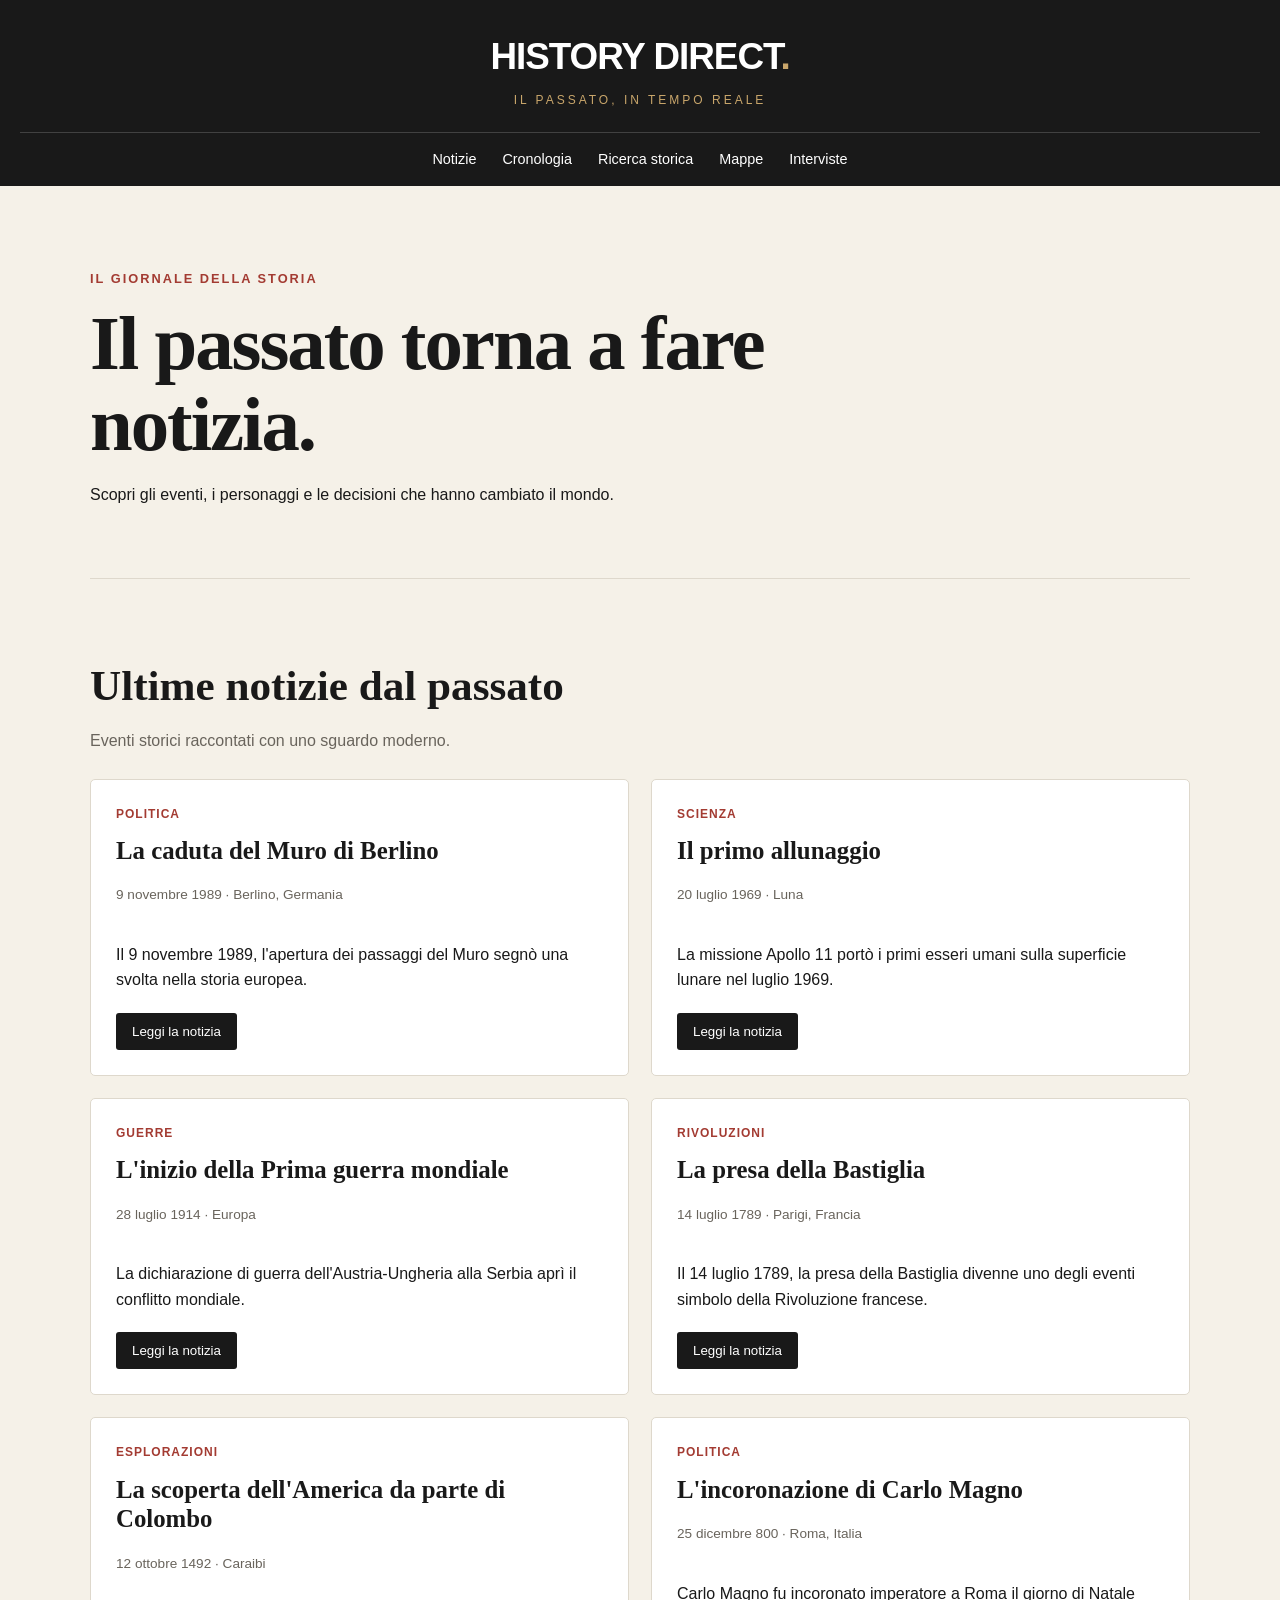
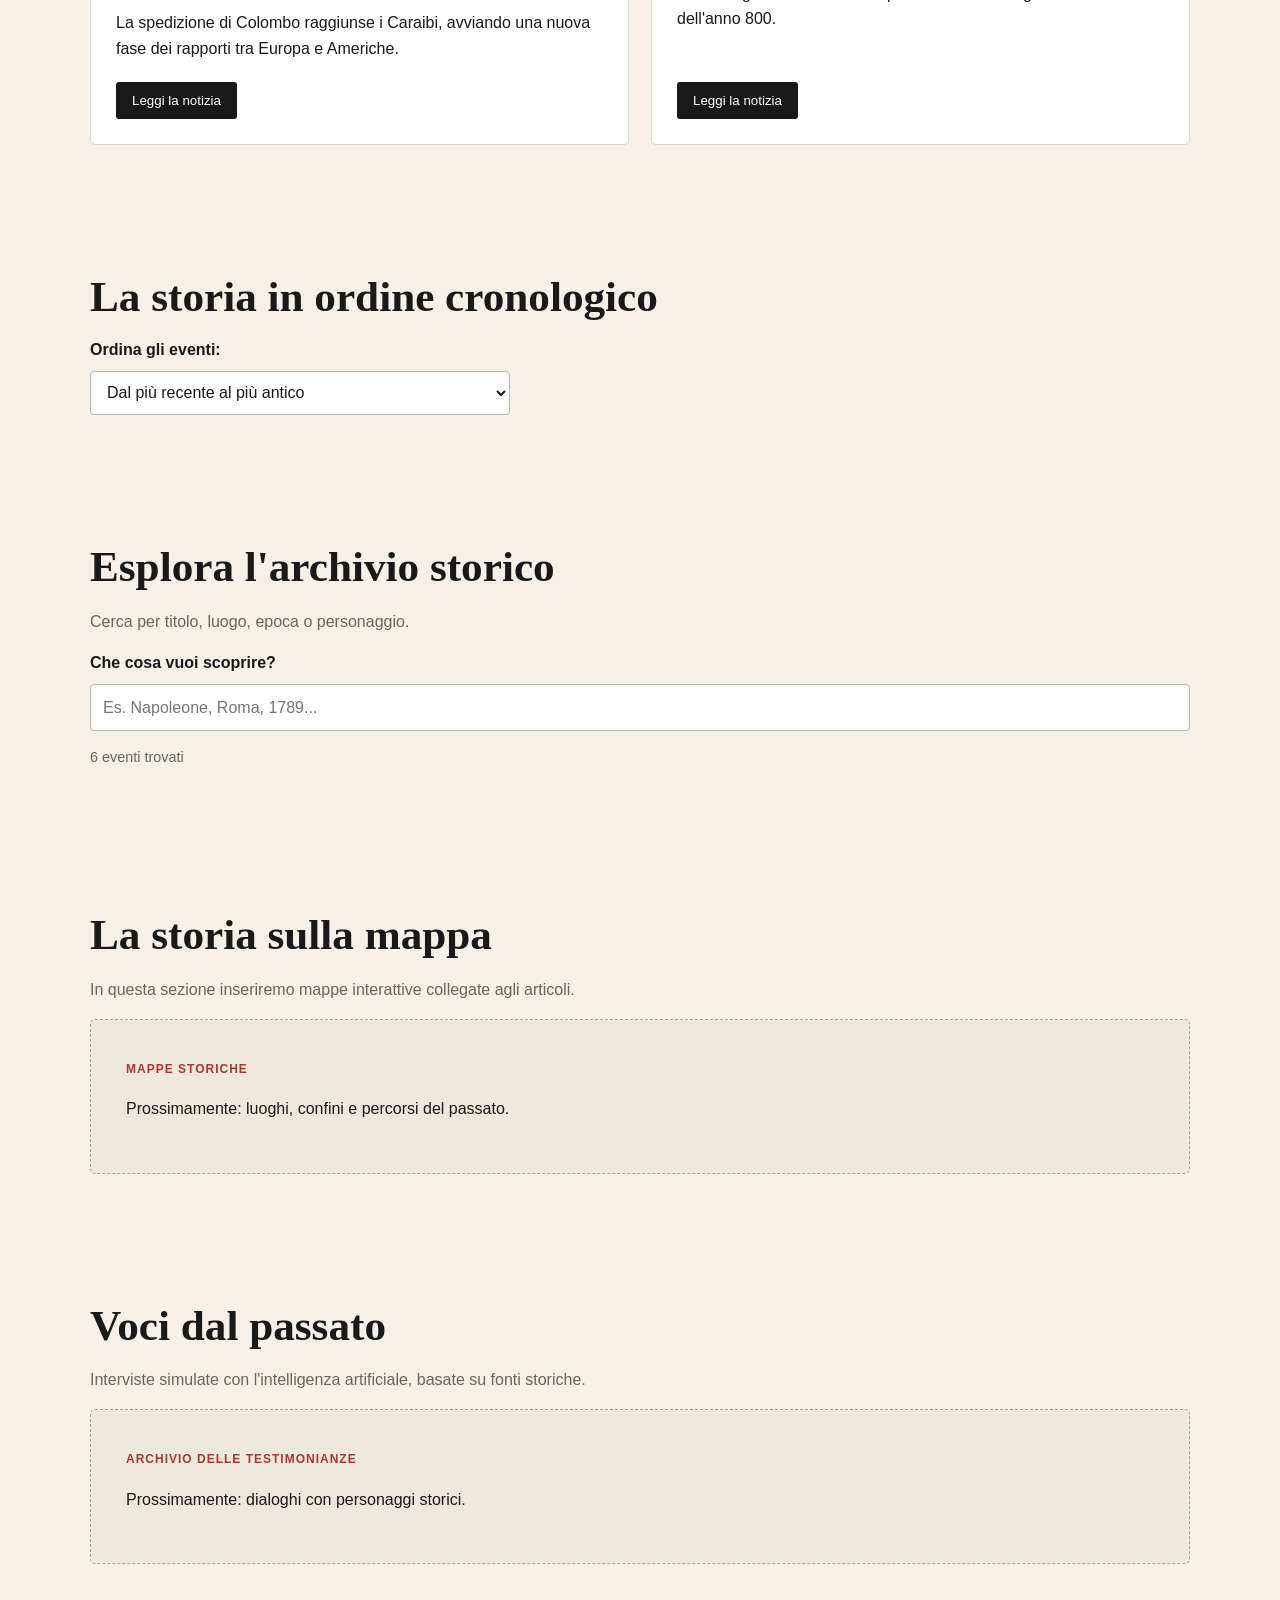
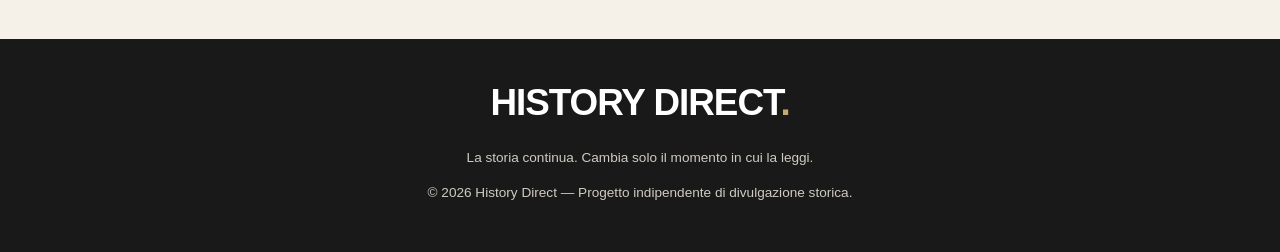
==== index.html @ f9005b35 "Add files via upload" ====
<!DOCTYPE html>
<html lang="it">
<head>
  <meta charset="UTF-8">
  <meta name="viewport" content="width=device-width, initial-scale=1.0">
  <meta name="description" content="History Direct: esplora gli eventi che hanno cambiato la storia.">
  <title>History Direct — Il passato, in tempo reale</title>
  <link rel="stylesheet" href="style.css">
  <script src="script.js" defer></script>
</head>
<body>

  <header class="testata">
    <a class="logo" href="#">HISTORY DIRECT<span>.</span></a>
    <p>IL PASSATO, IN TEMPO REALE</p>

    <nav>
      <a href="#ultime">Notizie</a>
      <a href="#cronologia">Cronologia</a>
      <a href="#ricerca">Ricerca storica</a>
      <a href="#mappa">Mappe</a>
      <a href="#interviste">Interviste</a>
    </nav>
  </header>

  <main>
    <section class="introduzione">
      <p class="soprattitolo">IL GIORNALE DELLA STORIA</p>
      <h1>Il passato torna a fare notizia.</h1>
      <p>
        Scopri gli eventi, i personaggi e le decisioni
        che hanno cambiato il mondo.
      </p>
    </section>

    <section id="ultime">
      <h2>Ultime notizie dal passato</h2>
      <p class="descrizione">
        Eventi storici raccontati con uno sguardo moderno.
      </p>
      <div id="lista-notizie" class="griglia-notizie"></div>
    </section>

    <section id="cronologia">
      <h2>La storia in ordine cronologico</h2>
      <label for="ordine">Ordina gli eventi:</label>
      <select id="ordine">
        <option value="recente">Dal più recente al più antico</option>
        <option value="antico">Dal più antico al più recente</option>
      </select>
    </section>

    <section id="ricerca">
      <h2>Esplora l'archivio storico</h2>
      <p class="descrizione">
        Cerca per titolo, luogo, epoca o personaggio.
      </p>
      <label for="cerca">Che cosa vuoi scoprire?</label>
      <input id="cerca" type="search"
        placeholder="Es. Napoleone, Roma, 1789...">
      <p id="numero-risultati" aria-live="polite"></p>
    </section>

    <section id="mappa">
      <h2>La storia sulla mappa</h2>
      <p class="descrizione">
        In questa sezione inseriremo mappe interattive
        collegate agli articoli.
      </p>
      <div class="sezione-in-costruzione">
        <span>MAPPE STORICHE</span>
        <p>Prossimamente: luoghi, confini e percorsi del passato.</p>
      </div>
    </section>

    <section id="interviste">
      <h2>Voci dal passato</h2>
      <p class="descrizione">
        Interviste simulate con l'intelligenza artificiale,
        basate su fonti storiche.
      </p>
      <div class="sezione-in-costruzione">
        <span>ARCHIVIO DELLE TESTIMONIANZE</span>
        <p>Prossimamente: dialoghi con personaggi storici.</p>
      </div>
    </section>
  </main>

  <footer>
    <a class="logo" href="#">HISTORY DIRECT<span>.</span></a>
    <p>La storia continua. Cambia solo il momento in cui la leggi.</p>
    <p>© 2026 History Direct — Progetto indipendente di divulgazione storica.</p>
  </footer>

</body>
</html>
---- style.css ----
:root {
  --sfondo: #f5f1e8;
  --testo: #191919;
  --secondario: #69645c;
  --accento: #a33b32;
  --bordo: #ded8cc;
  --bianco: #ffffff;
}

* {
  box-sizing: border-box;
}

html {
  scroll-behavior: smooth;
}

body {
  margin: 0;
  background: var(--sfondo);
  color: var(--testo);
  font-family: Arial, Helvetica, sans-serif;
  line-height: 1.6;
}

.testata {
  background: #191919;
  color: white;
  text-align: center;
  padding: 28px 20px 0;
}

.logo {
  color: inherit;
  text-decoration: none;
  font-size: clamp(1.5rem, 4vw, 2.3rem);
  font-weight: 900;
  letter-spacing: -1px;
}

.logo span {
  color: #c9a66b;
}

.testata > p {
  margin: 4px 0 22px;
  color: #c9a66b;
  font-size: 0.75rem;
  letter-spacing: 3px;
}

nav {
  display: flex;
  flex-wrap: wrap;
  justify-content: center;
  gap: 8px 26px;
  padding: 15px 0;
  border-top: 1px solid #414141;
}

nav a {
  color: white;
  text-decoration: none;
  font-size: 0.9rem;
}

nav a:hover {
  color: #c9a66b;
}

main {
  width: min(1100px, 92%);
  margin: 0 auto;
}

.introduzione {
  padding: 70px 0 55px;
  border-bottom: 1px solid var(--bordo);
}

.soprattitolo {
  color: var(--accento);
  font-weight: bold;
  font-size: 0.8rem;
  letter-spacing: 2px;
}

h1 {
  max-width: 800px;
  font-family: Georgia, "Times New Roman", serif;
  font-size: clamp(2.4rem, 6vw, 4.8rem);
  line-height: 1.05;
  letter-spacing: -2px;
  margin: 15px 0;
}

h2 {
  font-family: Georgia, "Times New Roman", serif;
  font-size: clamp(1.8rem, 4vw, 2.7rem);
  line-height: 1.2;
  margin-bottom: 8px;
}

section {
  padding: 45px 0;
  scroll-margin-top: 20px;
}

.descrizione {
  color: var(--secondario);
}

.griglia-notizie {
  display: grid;
  grid-template-columns: repeat(2, minmax(0, 1fr));
  gap: 22px;
  margin-top: 25px;
}

.articolo {
  background: var(--bianco);
  border: 1px solid var(--bordo);
  padding: 25px;
  border-radius: 5px;
  display: flex;
  flex-direction: column;
  align-items: flex-start;
}

.articolo .categoria {
  color: var(--accento);
  font-size: 0.75rem;
  font-weight: bold;
  text-transform: uppercase;
  letter-spacing: 1px;
}

.articolo h3 {
  font-family: Georgia, "Times New Roman", serif;
  font-size: 1.55rem;
  line-height: 1.2;
  margin: 12px 0 5px;
}

.articolo .metadati {
  color: var(--secondario);
  font-size: 0.85rem;
}

.articolo p {
  margin-bottom: 20px;
}

.articolo button {
  margin-top: auto;
  background: var(--testo);
  color: white;
  border: 0;
  border-radius: 3px;
  padding: 11px 16px;
  cursor: pointer;
}

.articolo button:hover {
  background: var(--accento);
}

label {
  display: block;
  font-weight: bold;
  margin: 15px 0 8px;
}

input, select {
  max-width: 100%;
  min-height: 44px;
  padding: 10px 12px;
  border: 1px solid #bdb6aa;
  border-radius: 4px;
  background: white;
  color: var(--testo);
  font: inherit;
}

#cerca {
  width: 100%;
}

#ordine {
  width: 100%;
  max-width: 420px;
}

#numero-risultati {
  color: var(--secondario);
  font-size: 0.9rem;
}

.sezione-in-costruzione {
  padding: 35px;
  border: 1px dashed #aaa193;
  background: #eee8dc;
  border-radius: 5px;
}

.sezione-in-costruzione span {
  font-size: 0.75rem;
  font-weight: bold;
  color: var(--accento);
  letter-spacing: 1px;
}

footer {
  margin-top: 30px;
  background: #191919;
  color: white;
  padding: 35px 5%;
  text-align: center;
}

footer p {
  color: #d0cbc1;
  font-size: 0.85rem;
}

@media (max-width: 650px) {
  .griglia-notizie {
    grid-template-columns: 1fr;
  }

  .introduzione {
    padding-top: 45px;
  }

  nav {
    gap: 12px 16px;
  }

  .articolo {
    padding: 20px;
  }
}
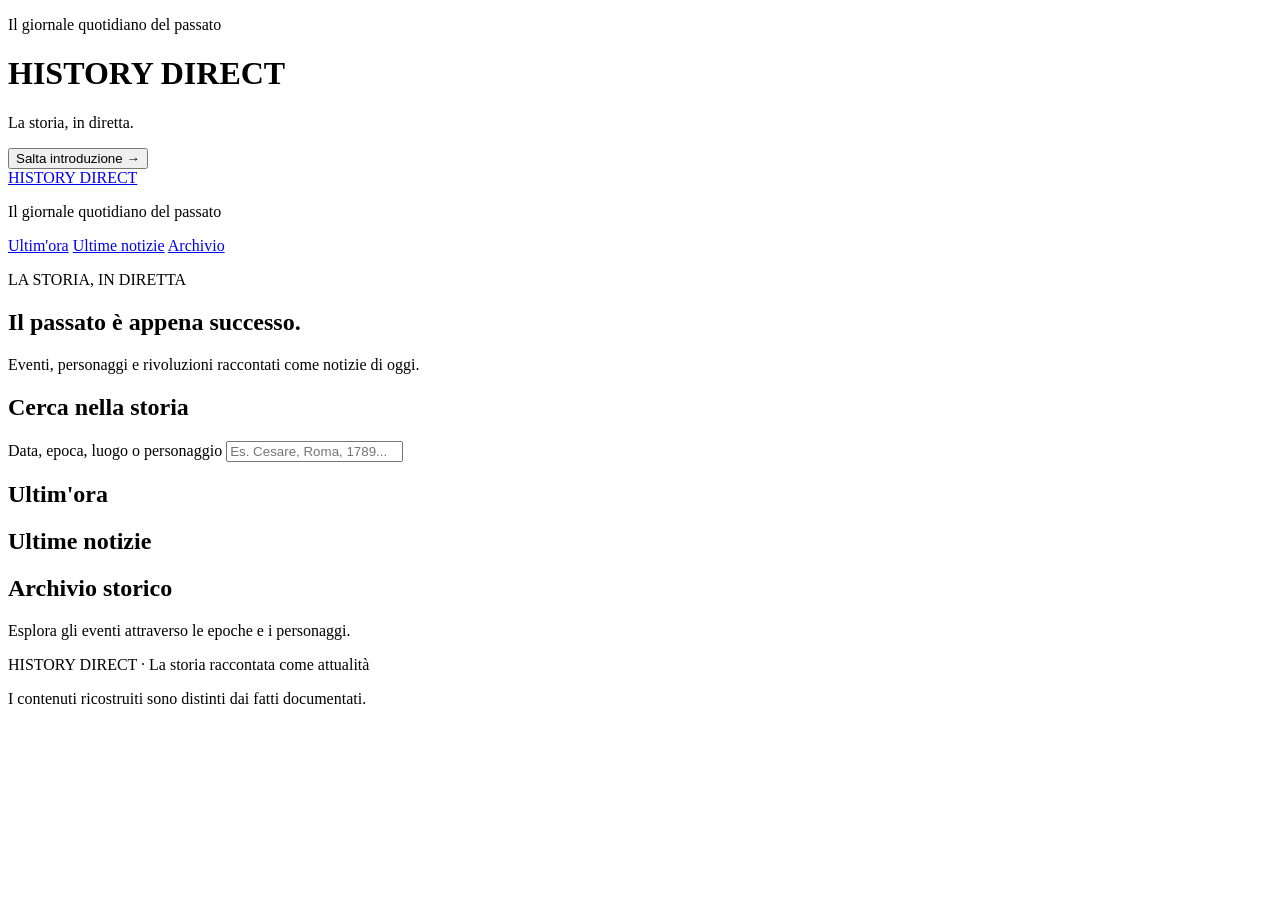
==== commit 1547b77b: "Add files via upload" ====
--- a/index.html
+++ b/index.html
@@ -1,97 +1,96 @@
-
 <!DOCTYPE html>
 <html lang="it">
 <head>
   <meta charset="UTF-8">
   <meta name="viewport" content="width=device-width, initial-scale=1.0">
-  <meta name="description" content="History Direct: esplora gli eventi che hanno cambiato la storia.">
-  <title>History Direct — Il passato, in tempo reale</title>
-  <link rel="stylesheet" href="style.css">
-  <script src="script.js" defer></script>
+
+  <title>History Direct — Il giornale del passato</title>
+  <meta name="description" content="Segui la storia come se fosse una notizia in tempo reale.">
+
+  <link rel="stylesheet" href="css/style.css">
+  <script src="js/app.js" defer></script>
+  <link rel="stylesheet" href="css/style.css">
+  <link rel="stylesheet" href="css/intro.css">
 </head>
+
 <body>
+    
+<!-- Introduzione iniziale History Direct -->
+<div id="big-bang-intro" role="status" aria-label="Introduzione di History Direct">
+  <div class="intro-universe" aria-hidden="true">
+    <div class="intro-flash"></div>
+  </div>
 
-  <header class="testata">
-    <a class="logo" href="#">HISTORY DIRECT<span>.</span></a>
-    <p>IL PASSATO, IN TEMPO REALE</p>
+  <div class="intro-content">
+    <p class="intro-kicker">Il giornale quotidiano del passato</p>
 
-    <nav>
-      <a href="#ultime">Notizie</a>
-      <a href="#cronologia">Cronologia</a>
-      <a href="#ricerca">Ricerca storica</a>
-      <a href="#mappa">Mappe</a>
-      <a href="#interviste">Interviste</a>
+    <h1 class="intro-title">
+      HISTORY <span>DIRECT</span>
+    </h1>
+
+    <p class="intro-tagline">
+      La storia, in diretta.
+    </p>
+  </div>
+
+  <button class="intro-skip" type="button">
+    Salta introduzione →
+  </button>
+</div>
+<!-- Fine introduzione -->
+
+  <header class="site-header">
+    <a class="logo" href="index.html">HISTORY DIRECT</a>
+    <p class="tagline">Il giornale quotidiano del passato</p>
+
+    <nav aria-label="Navigazione principale">
+      <a href="#ultimora">Ultim'ora</a>
+      <a href="#ultime-notizie">Ultime notizie</a>
+      <a href="#archivio">Archivio</a>
     </nav>
   </header>
 
-  <main>
-    <section class="introduzione">
-      <p class="soprattitolo">IL GIORNALE DELLA STORIA</p>
-      <h1>Il passato torna a fare notizia.</h1>
-      <p>
-        Scopri gli eventi, i personaggi e le decisioni
-        che hanno cambiato il mondo.
-      </p>
+  <main class="container">
+    <section class="hero">
+      <p class="eyebrow">LA STORIA, IN DIRETTA</p>
+      <h1>Il passato è appena successo.</h1>
+      <p>Eventi, personaggi e rivoluzioni raccontati come notizie di oggi.</p>
     </section>
 
-    <section id="ultime">
-      <h2>Ultime notizie dal passato</h2>
-      <p class="descrizione">
-        Eventi storici raccontati con uno sguardo moderno.
-      </p>
-      <div id="lista-notizie" class="griglia-notizie"></div>
+    <section class="search-section" aria-labelledby="search-title">
+      <h2 id="search-title">Cerca nella storia</h2>
+      <label for="search-input">
+        Data, epoca, luogo o personaggio
+      </label>
+      <input
+        id="search-input"
+        type="search"
+        placeholder="Es. Cesare, Roma, 1789..."
+      >
+      <p id="search-status" aria-live="polite"></p>
     </section>
 
-    <section id="cronologia">
-      <h2>La storia in ordine cronologico</h2>
-      <label for="ordine">Ordina gli eventi:</label>
-      <select id="ordine">
-        <option value="recente">Dal più recente al più antico</option>
-        <option value="antico">Dal più antico al più recente</option>
-      </select>
+    <section id="ultimora">
+      <h2><span class="live-dot"></span> Ultim'ora</h2>
+      <div id="breaking-news" class="news-grid"></div>
     </section>
 
-    <section id="ricerca">
-      <h2>Esplora l'archivio storico</h2>
-      <p class="descrizione">
-        Cerca per titolo, luogo, epoca o personaggio.
-      </p>
-      <label for="cerca">Che cosa vuoi scoprire?</label>
-      <input id="cerca" type="search"
-        placeholder="Es. Napoleone, Roma, 1789...">
-      <p id="numero-risultati" aria-live="polite"></p>
+    <section id="ultime-notizie">
+      <h2>Ultime notizie</h2>
+      <div id="latest-news" class="news-grid"></div>
     </section>
 
-    <section id="mappa">
-      <h2>La storia sulla mappa</h2>
-      <p class="descrizione">
-        In questa sezione inseriremo mappe interattive
-        collegate agli articoli.
-      </p>
-      <div class="sezione-in-costruzione">
-        <span>MAPPE STORICHE</span>
-        <p>Prossimamente: luoghi, confini e percorsi del passato.</p>
-      </div>
-    </section>
-
-    <section id="interviste">
-      <h2>Voci dal passato</h2>
-      <p class="descrizione">
-        Interviste simulate con l'intelligenza artificiale,
-        basate su fonti storiche.
-      </p>
-      <div class="sezione-in-costruzione">
-        <span>ARCHIVIO DELLE TESTIMONIANZE</span>
-        <p>Prossimamente: dialoghi con personaggi storici.</p>
-      </div>
+    <section id="archivio">
+      <h2>Archivio storico</h2>
+      <p>Esplora gli eventi attraverso le epoche e i personaggi.</p>
+      <div id="archive-news" class="news-grid"></div>
     </section>
   </main>
 
   <footer>
-    <a class="logo" href="#">HISTORY DIRECT<span>.</span></a>
-    <p>La storia continua. Cambia solo il momento in cui la leggi.</p>
-    <p>© 2026 History Direct — Progetto indipendente di divulgazione storica.</p>
+    <p>HISTORY DIRECT · La storia raccontata come attualità</p>
+    <p>I contenuti ricostruiti sono distinti dai fatti documentati.</p>
   </footer>
-
+  <script src="js/intro.js" defer></script>
 </body>
 </html>
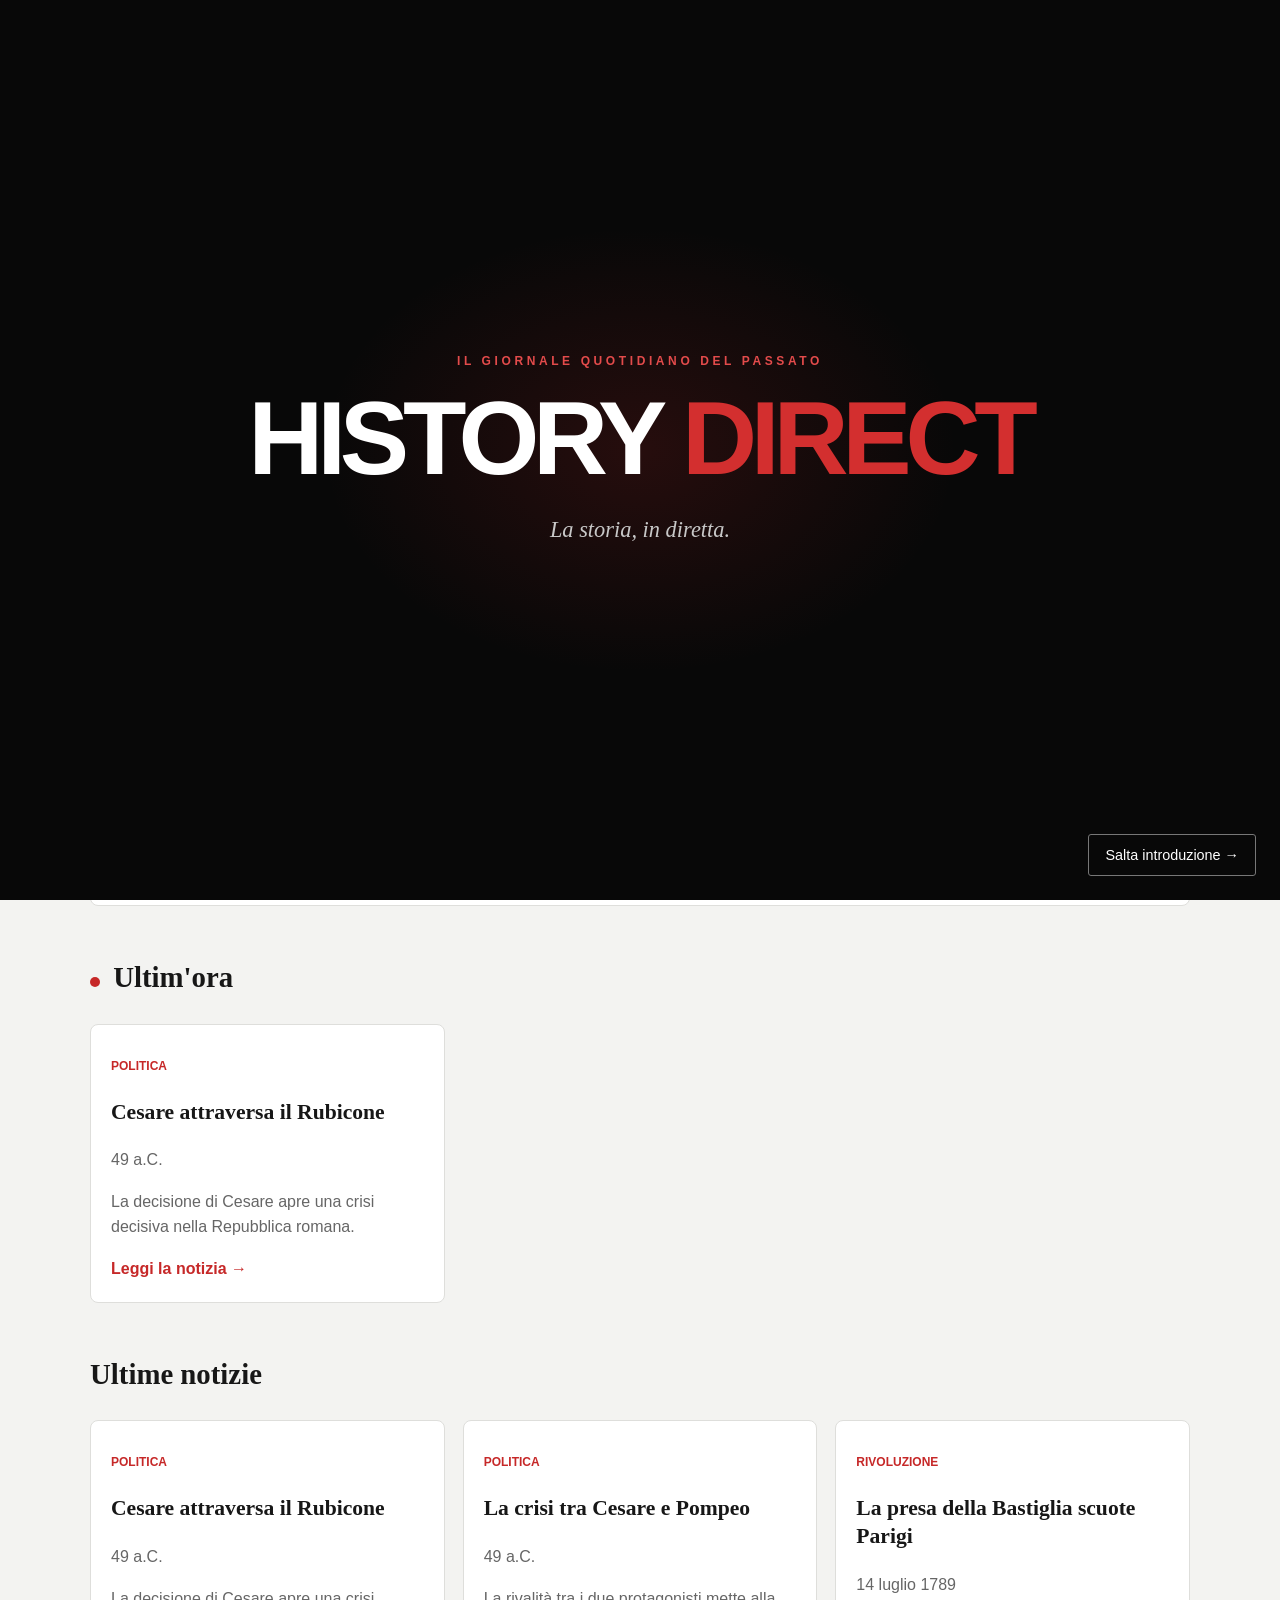
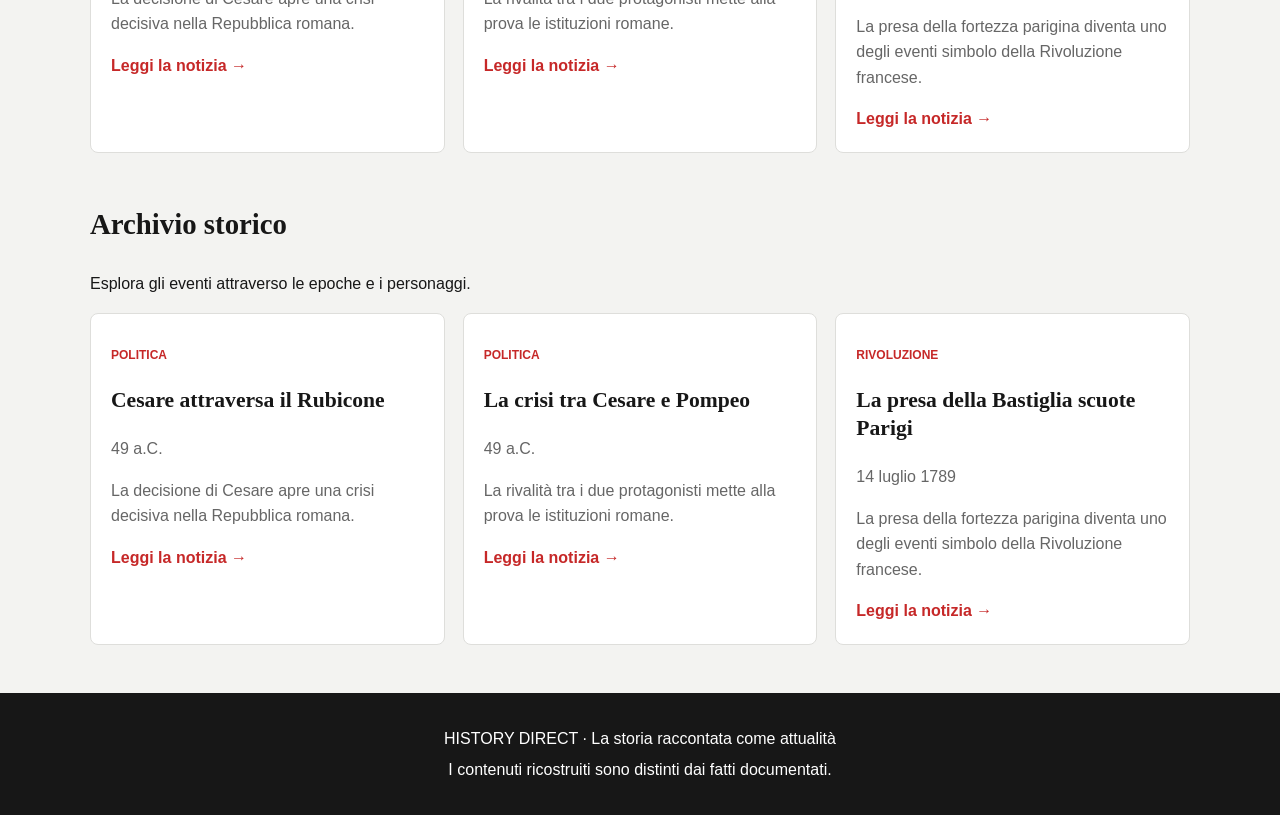
==== commit 1466ab36: "Add files via upload" ====
--- a/index.html
+++ b/index.html
@@ -39,16 +39,30 @@
 </div>
 <!-- Fine introduzione -->
 
-  <header class="site-header">
-    <a class="logo" href="index.html">HISTORY DIRECT</a>
-    <p class="tagline">Il giornale quotidiano del passato</p>
+<header class="site-header">
+  <div class="newspaper-masthead">
+    <p class="masthead-label">IL GIORNALE QUOTIDIANO DEL PASSATO</p>
 
-    <nav aria-label="Navigazione principale">
-      <a href="#ultimora">Ultim'ora</a>
-      <a href="#ultime-notizie">Ultime notizie</a>
-      <a href="#archivio">Archivio</a>
-    </nav>
-  </header>
+    <a class="logo" href="index.html" aria-label="History Direct - Homepage">
+      HISTORY <span>DIRECT</span>
+    </a>
+
+    <p class="tagline">La storia, in diretta.</p>
+  </div>
+
+  <nav class="main-nav" aria-label="Navigazione principale">
+    <a class="nav-home" href="index.html">Home</a>
+    <a href="#ultimora">
+      <span class="live-dot"></span> Ultim'ora
+    </a>
+    <a href="#ultime-notizie">Ultime notizie</a>
+    <a href="#archivio">Archivio storico</a>
+    <a href="#search-title" class="nav-search">
+      <span aria-hidden="true">⌕</span> Cerca
+    </a>
+  </nav>
+</header>
+
 
   <main class="container">
     <section class="hero">
--- a/css/style.css
+++ b/css/style.css
@@ -0,0 +1,252 @@
+:root {
+  --ink: #171717;
+  --muted: #666666;
+  --paper: #ffffff;
+  --background: #f3f3f1;
+  --accent: #c62828;
+  --line: #dededb;
+}
+
+* {
+  box-sizing: border-box;
+}
+
+html {
+  scroll-behavior: smooth;
+}
+
+body {
+  margin: 0;
+  background: var(--background);
+  color: var(--ink);
+  font-family: Arial, Helvetica, sans-serif;
+  line-height: 1.6;
+}
+
+.site-header {
+  background: var(--paper);
+  border-bottom: 3px solid var(--ink);
+  padding: 24px 5%;
+  text-align: center;
+}
+
+.logo {
+  color: var(--ink);
+  font-size: clamp(1.8rem, 5vw, 3rem);
+  font-weight: 900;
+  letter-spacing: -1.5px;
+  text-decoration: none;
+}
+
+.tagline {
+  color: var(--muted);
+  margin: 0 0 18px;
+}
+
+nav {
+  display: flex;
+  flex-wrap: wrap;
+  justify-content: center;
+  gap: 22px;
+}
+
+nav a {
+  color: var(--ink);
+  font-weight: bold;
+  text-decoration: none;
+}
+
+nav a:hover {
+  color: var(--accent);
+}
+
+.container {
+  width: min(1100px, 90%);
+  margin: 0 auto;
+}
+
+.hero {
+  padding: 64px 0 48px;
+  border-bottom: 1px solid var(--line);
+}
+
+.eyebrow {
+  color: var(--accent);
+  font-size: 0.8rem;
+  font-weight: bold;
+  letter-spacing: 2px;
+}
+
+.hero h1 {
+  max-width: 760px;
+  font-family: Georgia, serif;
+  font-size: clamp(2.4rem, 6vw, 4.5rem);
+  line-height: 1.08;
+  margin: 12px 0;
+}
+
+.search-section {
+  margin: 30px 0;
+  padding: 24px;
+  background: var(--paper);
+  border: 1px solid var(--line);
+  border-radius: 8px;
+}
+
+.search-section label {
+  display: block;
+  margin-bottom: 8px;
+  color: var(--muted);
+}
+
+input[type="search"] {
+  width: 100%;
+  padding: 14px;
+  border: 1px solid #aaa;
+  border-radius: 5px;
+  font: inherit;
+}
+
+section[id] {
+  scroll-margin-top: 20px;
+}
+
+.container > section:not(.hero) {
+  margin-bottom: 48px;
+}
+
+.container h2 {
+  font-family: Georgia, serif;
+  font-size: 1.8rem;
+}
+
+.live-dot {
+  display: inline-block;
+  width: 10px;
+  height: 10px;
+  background: var(--accent);
+  border-radius: 50%;
+  margin-right: 6px;
+}
+
+.news-grid {
+  display: grid;
+  grid-template-columns: repeat(3, minmax(0, 1fr));
+  gap: 18px;
+}
+
+.news-card {
+  padding: 20px;
+  background: var(--paper);
+  border: 1px solid var(--line);
+  border-radius: 8px;
+}
+
+.news-card .category {
+  color: var(--accent);
+  font-size: 0.75rem;
+  font-weight: bold;
+  text-transform: uppercase;
+}
+
+.news-card h3 {
+  font-family: Georgia, serif;
+  font-size: 1.35rem;
+  line-height: 1.3;
+}
+
+.news-card p {
+  color: var(--muted);
+}
+
+.news-card .read-more {
+  color: var(--accent);
+  font-weight: bold;
+  text-decoration: none;
+}
+
+footer {
+  padding: 28px 5%;
+  background: var(--ink);
+  color: white;
+  text-align: center;
+}
+
+footer p {
+  margin: 5px;
+}
+
+@media (max-width: 700px) {
+  .news-grid {
+    grid-template-columns: 1fr;
+  }
+
+  .hero {
+    padding-top: 40px;
+  }
+
+  nav {
+    gap: 12px;
+  }
+}
+
+/* INGRESSO ANIMATO DELLA HOMEPAGE */
+
+@keyframes newspaper-enter {
+  from {
+    opacity: 0;
+    transform: translateY(16px);
+  }
+
+  to {
+    opacity: 1;
+    transform: translateY(0);
+  }
+}
+
+/* La testata entra per prima */
+body.homepage-entering header {
+  animation: newspaper-enter 0.55s ease-out both;
+}
+
+/* La sezione introduttiva della homepage */
+body.homepage-entering .hero {
+  animation: newspaper-enter 0.55s ease-out 0.12s both;
+}
+
+/* Prima le notizie principali, poi l'ultim'ora */
+body.homepage-entering #latest-news {
+  animation: newspaper-enter 0.55s ease-out 0.25s both;
+}
+
+body.homepage-entering #breaking-news {
+  animation: newspaper-enter 0.55s ease-out 0.4s both;
+}
+
+/* Le schede entrano con un breve ritardo progressivo */
+body.homepage-entering .news-card {
+  animation: newspaper-enter 0.4s ease-out both;
+}
+
+body.homepage-entering .news-card:nth-child(1) {
+  animation-delay: 0.08s;
+}
+
+body.homepage-entering .news-card:nth-child(2) {
+  animation-delay: 0.16s;
+}
+
+body.homepage-entering .news-card:nth-child(3) {
+  animation-delay: 0.24s;
+}
+
+/* Rispetta le preferenze di accessibilità */
+@media (prefers-reduced-motion: reduce) {
+  body.homepage-entering header,
+  body.homepage-entering .hero,
+  body.homepage-entering #latest-news,
+  body.homepage-entering #breaking-news,
+  body.homepage-entering .news-card {
+    animation: none !important;
+  }
+}
--- a/css/style.css
+++ b/css/style.css
@@ -0,0 +1,252 @@
+:root {
+  --ink: #171717;
+  --muted: #666666;
+  --paper: #ffffff;
+  --background: #f3f3f1;
+  --accent: #c62828;
+  --line: #dededb;
+}
+
+* {
+  box-sizing: border-box;
+}
+
+html {
+  scroll-behavior: smooth;
+}
+
+body {
+  margin: 0;
+  background: var(--background);
+  color: var(--ink);
+  font-family: Arial, Helvetica, sans-serif;
+  line-height: 1.6;
+}
+
+.site-header {
+  background: var(--paper);
+  border-bottom: 3px solid var(--ink);
+  padding: 24px 5%;
+  text-align: center;
+}
+
+.logo {
+  color: var(--ink);
+  font-size: clamp(1.8rem, 5vw, 3rem);
+  font-weight: 900;
+  letter-spacing: -1.5px;
+  text-decoration: none;
+}
+
+.tagline {
+  color: var(--muted);
+  margin: 0 0 18px;
+}
+
+nav {
+  display: flex;
+  flex-wrap: wrap;
+  justify-content: center;
+  gap: 22px;
+}
+
+nav a {
+  color: var(--ink);
+  font-weight: bold;
+  text-decoration: none;
+}
+
+nav a:hover {
+  color: var(--accent);
+}
+
+.container {
+  width: min(1100px, 90%);
+  margin: 0 auto;
+}
+
+.hero {
+  padding: 64px 0 48px;
+  border-bottom: 1px solid var(--line);
+}
+
+.eyebrow {
+  color: var(--accent);
+  font-size: 0.8rem;
+  font-weight: bold;
+  letter-spacing: 2px;
+}
+
+.hero h1 {
+  max-width: 760px;
+  font-family: Georgia, serif;
+  font-size: clamp(2.4rem, 6vw, 4.5rem);
+  line-height: 1.08;
+  margin: 12px 0;
+}
+
+.search-section {
+  margin: 30px 0;
+  padding: 24px;
+  background: var(--paper);
+  border: 1px solid var(--line);
+  border-radius: 8px;
+}
+
+.search-section label {
+  display: block;
+  margin-bottom: 8px;
+  color: var(--muted);
+}
+
+input[type="search"] {
+  width: 100%;
+  padding: 14px;
+  border: 1px solid #aaa;
+  border-radius: 5px;
+  font: inherit;
+}
+
+section[id] {
+  scroll-margin-top: 20px;
+}
+
+.container > section:not(.hero) {
+  margin-bottom: 48px;
+}
+
+.container h2 {
+  font-family: Georgia, serif;
+  font-size: 1.8rem;
+}
+
+.live-dot {
+  display: inline-block;
+  width: 10px;
+  height: 10px;
+  background: var(--accent);
+  border-radius: 50%;
+  margin-right: 6px;
+}
+
+.news-grid {
+  display: grid;
+  grid-template-columns: repeat(3, minmax(0, 1fr));
+  gap: 18px;
+}
+
+.news-card {
+  padding: 20px;
+  background: var(--paper);
+  border: 1px solid var(--line);
+  border-radius: 8px;
+}
+
+.news-card .category {
+  color: var(--accent);
+  font-size: 0.75rem;
+  font-weight: bold;
+  text-transform: uppercase;
+}
+
+.news-card h3 {
+  font-family: Georgia, serif;
+  font-size: 1.35rem;
+  line-height: 1.3;
+}
+
+.news-card p {
+  color: var(--muted);
+}
+
+.news-card .read-more {
+  color: var(--accent);
+  font-weight: bold;
+  text-decoration: none;
+}
+
+footer {
+  padding: 28px 5%;
+  background: var(--ink);
+  color: white;
+  text-align: center;
+}
+
+footer p {
+  margin: 5px;
+}
+
+@media (max-width: 700px) {
+  .news-grid {
+    grid-template-columns: 1fr;
+  }
+
+  .hero {
+    padding-top: 40px;
+  }
+
+  nav {
+    gap: 12px;
+  }
+}
+
+/* INGRESSO ANIMATO DELLA HOMEPAGE */
+
+@keyframes newspaper-enter {
+  from {
+    opacity: 0;
+    transform: translateY(16px);
+  }
+
+  to {
+    opacity: 1;
+    transform: translateY(0);
+  }
+}
+
+/* La testata entra per prima */
+body.homepage-entering header {
+  animation: newspaper-enter 0.55s ease-out both;
+}
+
+/* La sezione introduttiva della homepage */
+body.homepage-entering .hero {
+  animation: newspaper-enter 0.55s ease-out 0.12s both;
+}
+
+/* Prima le notizie principali, poi l'ultim'ora */
+body.homepage-entering #latest-news {
+  animation: newspaper-enter 0.55s ease-out 0.25s both;
+}
+
+body.homepage-entering #breaking-news {
+  animation: newspaper-enter 0.55s ease-out 0.4s both;
+}
+
+/* Le schede entrano con un breve ritardo progressivo */
+body.homepage-entering .news-card {
+  animation: newspaper-enter 0.4s ease-out both;
+}
+
+body.homepage-entering .news-card:nth-child(1) {
+  animation-delay: 0.08s;
+}
+
+body.homepage-entering .news-card:nth-child(2) {
+  animation-delay: 0.16s;
+}
+
+body.homepage-entering .news-card:nth-child(3) {
+  animation-delay: 0.24s;
+}
+
+/* Rispetta le preferenze di accessibilità */
+@media (prefers-reduced-motion: reduce) {
+  body.homepage-entering header,
+  body.homepage-entering .hero,
+  body.homepage-entering #latest-news,
+  body.homepage-entering #breaking-news,
+  body.homepage-entering .news-card {
+    animation: none !important;
+  }
+}
--- a/css/intro.css
+++ b/css/intro.css
@@ -0,0 +1,228 @@
+
+/* HISTORY DIRECT — INTRODUZIONE BIG BANG */
+
+#big-bang-intro {
+  position: fixed;
+  inset: 0;
+  z-index: 9999;
+  display: grid;
+  place-items: center;
+  overflow: hidden;
+  background: #080808;
+  color: #fff;
+  font-family: Arial, Helvetica, sans-serif;
+  opacity: 1;
+  visibility: visible;
+  transition: opacity 0.8s ease, visibility 0.8s ease;
+}
+
+#big-bang-intro.is-hidden {
+  opacity: 0;
+  visibility: hidden;
+  pointer-events: none;
+}
+
+.intro-universe {
+  position: absolute;
+  inset: 0;
+  overflow: hidden;
+  background:
+    radial-gradient(ellipse at center,
+      rgba(198, 40, 40, 0.16),
+      transparent 35%),
+    #080808;
+}
+
+.intro-flash {
+  position: absolute;
+  left: 50%;
+  top: 50%;
+  width: 12px;
+  height: 12px;
+  border-radius: 50%;
+  background: white;
+  box-shadow:
+    0 0 30px 12px rgba(255, 255, 255, 0.65),
+    0 0 100px 35px rgba(198, 40, 40, 0.5);
+  transform: translate(-50%, -50%) scale(0);
+  animation: big-bang-flash 1.6s ease-out forwards;
+}
+
+.intro-particle {
+  position: absolute;
+  left: 50%;
+  top: 50%;
+  width: 3px;
+  height: 3px;
+  border-radius: 50%;
+  background: #fff;
+  box-shadow: 0 0 8px rgba(255, 255, 255, 0.8);
+  animation: particle-expand 2.2s ease-out forwards;
+}
+
+.intro-particle.is-red {
+  background: #c62828;
+  box-shadow: 0 0 10px rgba(198, 40, 40, 0.9);
+}
+
+.intro-content {
+  position: relative;
+  z-index: 2;
+  width: min(90%, 900px);
+  text-align: center;
+  animation: intro-title-appear 1s ease 1s both;
+}
+
+.intro-kicker {
+  margin: 0 0 18px;
+  color: #e34b4b;
+  font-size: 0.75rem;
+  font-weight: 700;
+  letter-spacing: 0.3em;
+  text-transform: uppercase;
+}
+
+.intro-title {
+  margin: 0;
+  font-size: clamp(2.6rem, 9vw, 6.5rem);
+  font-weight: 900;
+  line-height: 0.95;
+  letter-spacing: -0.06em;
+}
+
+.intro-title span {
+  color: #d32f2f;
+}
+
+.intro-tagline {
+  margin: 24px 0 0;
+  color: #c8c8c8;
+  font-family: Georgia, "Times New Roman", serif;
+  font-size: clamp(1rem, 2.5vw, 1.4rem);
+  font-style: italic;
+}
+
+.intro-skip {
+  position: absolute;
+  right: 24px;
+  bottom: 24px;
+  z-index: 3;
+  padding: 12px 16px;
+  border: 1px solid #777;
+  border-radius: 3px;
+  background: transparent;
+  color: white;
+  font-size: 0.9rem;
+  cursor: pointer;
+}
+
+.intro-skip:hover,
+.intro-skip:focus-visible {
+  border-color: #e34b4b;
+  background: #c62828;
+  outline: none;
+}
+
+@keyframes big-bang-flash {
+  0% {
+    opacity: 0;
+    transform: translate(-50%, -50%) scale(0);
+  }
+  20% {
+    opacity: 1;
+  }
+  100% {
+    opacity: 0;
+    transform: translate(-50%, -50%) scale(35);
+  }
+}
+
+@keyframes particle-expand {
+  from {
+    opacity: 0;
+    transform: translate(-50%, -50%) scale(0.3);
+  }
+  15% {
+    opacity: 1;
+  }
+  to {
+    opacity: 0;
+    transform:
+      translate(
+        calc(-50% + var(--dx)),
+        calc(-50% + var(--dy))
+      )
+      scale(1.5);
+  }
+}
+
+@keyframes intro-title-appear {
+  from {
+    opacity: 0;
+    transform: translateY(18px);
+  }
+  to {
+    opacity: 1;
+    transform: translateY(0);
+  }
+}
+
+@media (prefers-reduced-motion: reduce) {
+  #big-bang-intro,
+  .intro-flash,
+  .intro-particle,
+  .intro-content {
+    animation: none;
+    transition: none;
+  }
+
+  .intro-flash,
+  .intro-particle {
+    display: none;
+  }
+}
+
+
+/* TRANSIZIONE CINEMATOGRAFICA IN USCITA */
+
+#big-bang-intro {
+  transition:
+    opacity 0.9s cubic-bezier(0.22, 1, 0.36, 1),
+    visibility 0s linear 0.9s;
+}
+
+#big-bang-intro.is-exiting {
+  opacity: 0;
+  pointer-events: none;
+}
+
+#big-bang-intro.is-exiting .intro-universe {
+  transform: scale(1.16);
+  filter: blur(3px);
+  transition:
+    transform 1s cubic-bezier(0.16, 1, 0.3, 1),
+    filter 0.8s ease;
+}
+
+#big-bang-intro.is-exiting .intro-content {
+  opacity: 0;
+  transform: translateY(-12px) scale(1.025);
+  transition:
+    opacity 0.45s ease,
+    transform 0.65s ease;
+}
+
+#big-bang-intro.is-exiting .intro-skip {
+  opacity: 0;
+  transition: opacity 0.2s ease;
+}
+
+@media (prefers-reduced-motion: reduce) {
+  #big-bang-intro.is-exiting .intro-universe,
+  #big-bang-intro.is-exiting .intro-content,
+  #big-bang-intro.is-exiting .intro-skip {
+    transition: none;
+    transform: none;
+    filter: none;
+  }
+}
